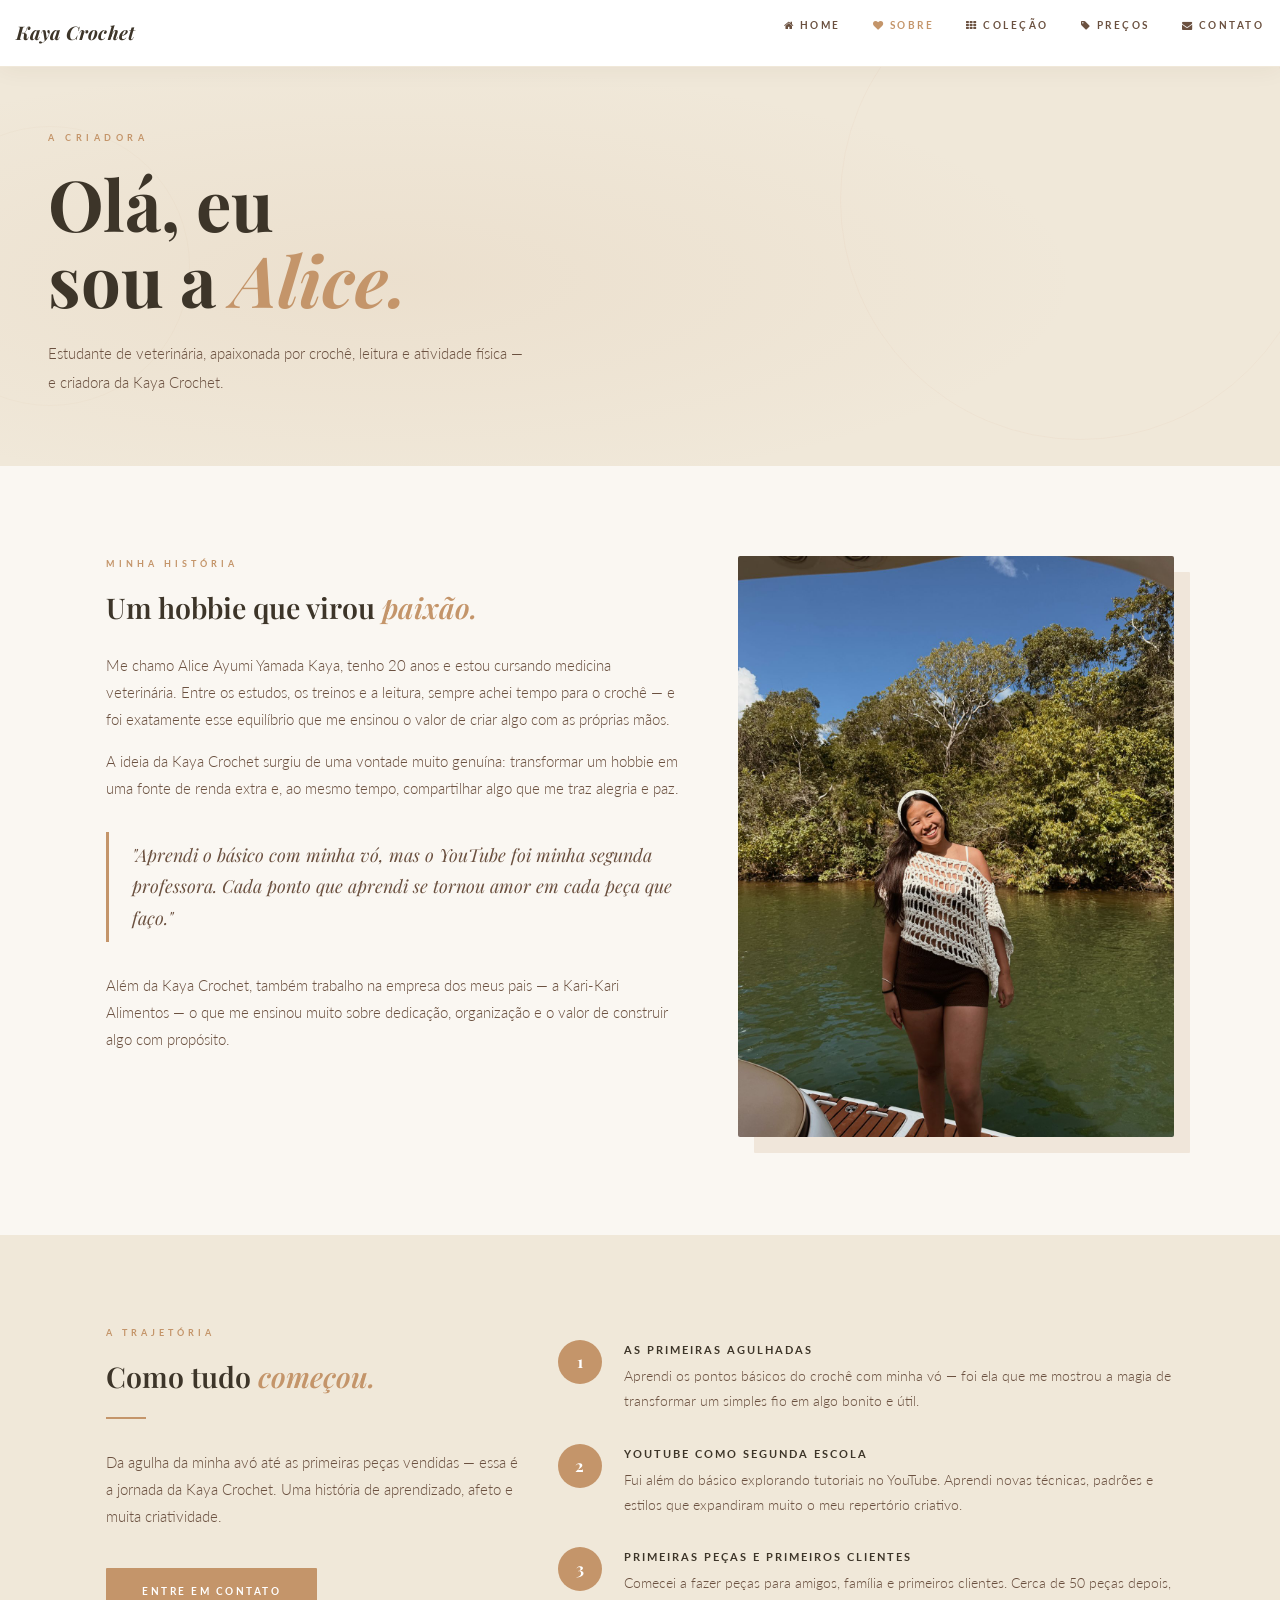
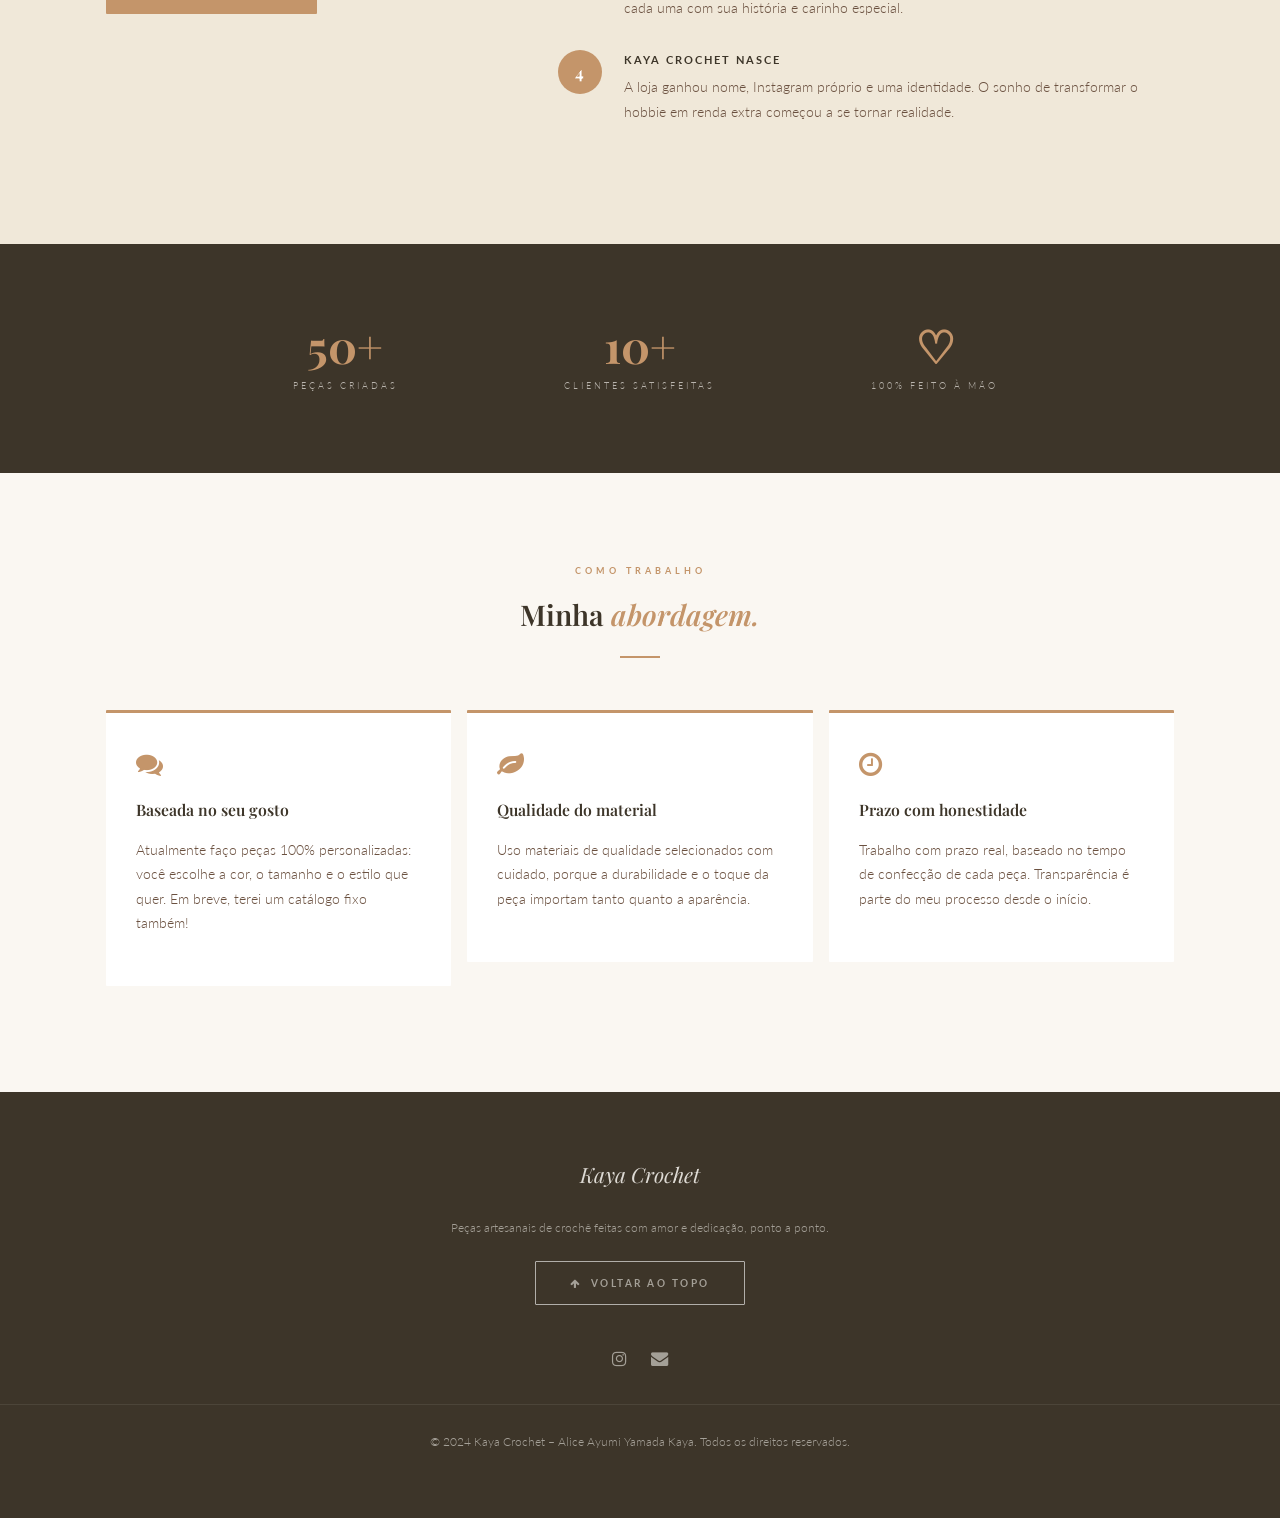
==== pag2.html @ 2d996c68 "Add files via upload" ====
<!DOCTYPE html>
<html lang="pt-BR">
<head>
  <title>Kaya Crochet – Sobre</title>
  <meta charset="UTF-8">
  <meta name="viewport" content="width=device-width, initial-scale=1">
  <link rel="stylesheet" href="https://cdnjs.cloudflare.com/ajax/libs/font-awesome/4.7.0/css/font-awesome.min.css">
  <link href="https://fonts.googleapis.com/css2?family=Playfair+Display:ital,wght@0,400;0,600;0,700;1,400;1,600&family=Lato:wght@300;400;700&display=swap" rel="stylesheet">
  <link rel="stylesheet" href="style2.css">
  <link rel="stylesheet" href="kaya-style.css">
  <style>
    .w3-bar .w3-button { padding: 16px; }
  </style>
</head>
<body>

<!-- NAVBAR -->
<div class="w3-top">
  <div class="w3-bar" id="myNavbar">
    <a href="index.html" class="w3-bar-item w3-button w3-wide logo-text">Kaya Crochet</a>
    <div class="w3-right w3-hide-small">
      <a href="index.html" class="w3-bar-item w3-button nav-link"><i class="fa fa-home"></i> Home</a>
      <a href="pag2.html" class="w3-bar-item w3-button nav-link active"><i class="fa fa-heart"></i> Sobre</a>
      <a href="pag3.html" class="w3-bar-item w3-button nav-link"><i class="fa fa-th"></i> Coleção</a>
      <a href="pag4.html" class="w3-bar-item w3-button nav-link"><i class="fa fa-tag"></i> Preços</a>
      <a href="pag5.html" class="w3-bar-item w3-button nav-link"><i class="fa fa-envelope"></i> Contato</a>
    </div>
    <a href="javascript:void(0)" class="w3-bar-item w3-button w3-right w3-hide-large w3-hide-medium" onclick="w3_open()" style="color:#3D3529;">
      <i class="fa fa-bars"></i>
    </a>
  </div>
</div>

<!-- SIDEBAR (mobile) -->
<nav class="w3-sidebar w3-bar-block w3-card w3-animate-left w3-hide-medium w3-hide-large" style="display:none" id="mySidebar">
  <a href="javascript:void(0)" onclick="w3_close()" class="w3-bar-item w3-button w3-large w3-padding-16" style="color:rgba(250,247,242,0.55);">Fechar ×</a>
  <a href="index.html" onclick="w3_close()" class="w3-bar-item w3-button"><i class="fa fa-home"></i> Home</a>
  <a href="pag2.html" onclick="w3_close()" class="w3-bar-item w3-button"><i class="fa fa-heart"></i> Sobre</a>
  <a href="pag3.html" onclick="w3_close()" class="w3-bar-item w3-button"><i class="fa fa-th"></i> Coleção</a>
  <a href="pag4.html" onclick="w3_close()" class="w3-bar-item w3-button"><i class="fa fa-tag"></i> Preços</a>
  <a href="pag5.html" onclick="w3_close()" class="w3-bar-item w3-button"><i class="fa fa-envelope"></i> Contato</a>
</nav>

<!-- PAGE HEADER -->
<div class="page-header" id="sobre">
  <div class="hero-ring hero-ring-2" style="opacity:0.5;"></div>
  <div class="hero-ring hero-ring-3" style="opacity:0.4;"></div>
  <div style="position:relative; z-index:1; max-width:600px;">
    <span class="eyebrow fade-up">A Criadora</span>
    <h1 class="hero-title fade-up delay-1" style="font-size:clamp(2.5rem,4.5vw,3.8rem);">
      Olá, eu<br>sou a <em>Alice.</em>
    </h1>
    <p class="hero-subtitle fade-up delay-2" style="margin-bottom:0;">
      Estudante de veterinária, apaixonada por crochê, leitura e atividade física — e criadora da Kaya Crochet.
    </p>
  </div>
</div>

<!-- SOBRE A ALICE -->
<div class="w3-container" style="padding:90px 48px; background-color:#FAF7F2;">
  <div style="max-width:1100px; margin:0 auto;">
    <div class="w3-row-padding" style="align-items:center;">

      <!-- Texto -->
      <div class="w3-col m7" style="padding-right:3rem;">
        <span class="section-label">Minha história</span>
        <h2 style="font-size:1.9rem; margin-top:0.25rem; margin-bottom:1.25rem;">
          Um hobbie que virou <em style="color:#C4956A; font-style:italic;">paixão.</em>
        </h2>
        <p>
          Me chamo Alice Ayumi Yamada Kaya, tenho 20 anos e estou cursando medicina veterinária. Entre os estudos, os treinos e a leitura, sempre achei tempo para o crochê — e foi exatamente esse equilíbrio que me ensinou o valor de criar algo com as próprias mãos.
        </p>
        <p>
          A ideia da Kaya Crochet surgiu de uma vontade muito genuína: transformar um hobbie em uma fonte de renda extra e, ao mesmo tempo, compartilhar algo que me traz alegria e paz.
        </p>

        <blockquote class="kaya-quote">
          "Aprendi o básico com minha vó, mas o YouTube foi minha segunda professora. Cada ponto que aprendi se tornou amor em cada peça que faço."
        </blockquote>

        <p>
          Além da Kaya Crochet, também trabalho na empresa dos meus pais — a Kari-Kari Alimentos — o que me ensinou muito sobre dedicação, organização e o valor de construir algo com propósito.
        </p>
      </div>

      <!-- Foto -->
      <div class="w3-col m5">
        <div class="photo-frame">
          <img src="img3.jpg" alt="Alice Ayumi - Kaya Crochet" style="border-radius:2px;">
        </div>
      </div>

    </div>
  </div>
</div>

<!-- COMO COMEÇOU -->
<div class="w3-container" style="padding:90px 48px; background-color:#F0E8D9;">
  <div style="max-width:1100px; margin:0 auto;">
    <div class="w3-row-padding">

      <div class="w3-col m5" style="padding-right:2rem;">
        <span class="section-label">A trajetória</span>
        <h2 style="font-size:1.9rem; margin-top:0.25rem;">
          Como tudo <em style="color:#C4956A; font-style:italic;">começou.</em>
        </h2>
        <span class="divider" style="margin-bottom:2rem;"></span>
        <p>
          Da agulha da minha avó até as primeiras peças vendidas — essa é a jornada da Kaya Crochet. Uma história de aprendizado, afeto e muita criatividade.
        </p>
        <a href="pag5.html" class="btn-primary" style="margin-top:1.5rem;">Entre em Contato</a>
      </div>

      <div class="w3-col m7" style="padding-top:1rem;">
        <div class="story-step">
          <div class="step-num">1</div>
          <div class="step-content">
            <h4>As primeiras agulhadas</h4>
            <p>Aprendi os pontos básicos do crochê com minha vó — foi ela que me mostrou a magia de transformar um simples fio em algo bonito e útil.</p>
          </div>
        </div>

        <div class="story-step">
          <div class="step-num">2</div>
          <div class="step-content">
            <h4>YouTube como segunda escola</h4>
            <p>Fui além do básico explorando tutoriais no YouTube. Aprendi novas técnicas, padrões e estilos que expandiram muito o meu repertório criativo.</p>
          </div>
        </div>

        <div class="story-step">
          <div class="step-num">3</div>
          <div class="step-content">
            <h4>Primeiras peças e primeiros clientes</h4>
            <p>Comecei a fazer peças para amigos, família e primeiros clientes. Cerca de 50 peças depois, cada uma com sua história e carinho especial.</p>
          </div>
        </div>

        <div class="story-step">
          <div class="step-num">4</div>
          <div class="step-content">
            <h4>Kaya Crochet nasce</h4>
            <p>A loja ganhou nome, Instagram próprio e uma identidade. O sonho de transformar o hobbie em renda extra começou a se tornar realidade.</p>
          </div>
        </div>
      </div>

    </div>
  </div>
</div>

<!-- STATS -->
<div class="stats-bar w3-center w3-padding-64">
  <div class="w3-row-padding" style="max-width:900px; margin:0 auto;">
    <div class="w3-third" style="padding:1rem;">
      <span class="stat-num">50+</span>
      <span class="stat-label">Peças Criadas</span>
    </div>
    <div class="w3-third" style="padding:1rem;">
      <span class="stat-num">10+</span>
      <span class="stat-label">Clientes Satisfeitas</span>
    </div>
    <div class="w3-third" style="padding:1rem;">
      <span class="stat-num">♡</span>
      <span class="stat-label">100% Feito à Mão</span>
    </div>
  </div>
</div>

<!-- VALORES -->
<div class="w3-container" style="padding:90px 48px; background-color:#FAF7F2;">
  <div style="max-width:1100px; margin:0 auto;">
    <div class="w3-center" style="margin-bottom:3.5rem;">
      <span class="section-label">Como trabalho</span>
      <h2 style="font-size:1.9rem; margin-top:0.25rem;">
        Minha <em style="color:#C4956A; font-style:italic;">abordagem.</em>
      </h2>
      <span class="divider center"></span>
    </div>

    <div class="w3-row-padding">
      <div class="w3-third w3-margin-bottom">
        <div class="feature-card">
          <i class="fa fa-comments feature-icon"></i>
          <h4>Baseada no seu gosto</h4>
          <p>Atualmente faço peças 100% personalizadas: você escolhe a cor, o tamanho e o estilo que quer. Em breve, terei um catálogo fixo também!</p>
        </div>
      </div>
      <div class="w3-third w3-margin-bottom">
        <div class="feature-card">
          <i class="fa fa-leaf feature-icon"></i>
          <h4>Qualidade do material</h4>
          <p>Uso materiais de qualidade selecionados com cuidado, porque a durabilidade e o toque da peça importam tanto quanto a aparência.</p>
        </div>
      </div>
      <div class="w3-third w3-margin-bottom">
        <div class="feature-card">
          <i class="fa fa-clock-o feature-icon"></i>
          <h4>Prazo com honestidade</h4>
          <p>Trabalho com prazo real, baseado no tempo de confecção de cada peça. Transparência é parte do meu processo desde o início.</p>
        </div>
      </div>
    </div>
  </div>
</div>

<!-- FOOTER -->
<footer class="w3-padding-64 w3-center kaya-footer">
  <div style="margin-bottom:1.5rem;">
    <span style="font-family:'Playfair Display',serif; font-style:italic; font-size:1.4rem; color:#FAF7F2; opacity:0.85;">Kaya Crochet</span>
  </div>
  <p style="font-size:0.8rem; max-width:380px; margin:0 auto 1.5rem;">
    Peças artesanais de crochê feitas com amor e dedicação, ponto a ponto.
  </p>
  <a href="#sobre" class="btn-outline-white" style="margin-left:0; margin-bottom:1.5rem; display:inline-block;">
    <i class="fa fa-arrow-up"></i>&nbsp; Voltar ao topo
  </a>
  <div class="social-icons" style="display:block; margin-top:1rem;">
    <a href="https://www.instagram.com/kayacrochet_?igsh=MXducTBsNWoxOHhrNQ==" target="_blank" class="social-icon"><i class="fa fa-instagram"></i></a>
    <a href="pag5.html" class="social-icon"><i class="fa fa-envelope"></i></a>
  </div>
  <div style="border-top:1px solid rgba(250,247,242,0.08); margin-top:2rem; padding-top:1.5rem;">
    <small>© 2024 Kaya Crochet – Alice Ayumi Yamada Kaya. Todos os direitos reservados.</small>
  </div>
</footer>

<script>
var mySidebar = document.getElementById("mySidebar");
function w3_open() {
  mySidebar.style.display = mySidebar.style.display === 'block' ? 'none' : 'block';
}
function w3_close() {
  mySidebar.style.display = "none";
}
</script>
</body>
</html>
---- style2.css ----
/* W3.CSS 5.01 March 11 2026 by Jan Egil and Borge Refsnes */
html{box-sizing:border-box}*,*:before,*:after{box-sizing:inherit}
/* Extract from normalize.css by Nicolas Gallagher and Jonathan Neal git.io/normalize */
html{-ms-text-size-adjust:100%;-webkit-text-size-adjust:100%}body{margin:0}
article,aside,details,figcaption,figure,footer,header,main,menu,nav,section{display:block}summary{display:list-item}
audio,canvas,progress,video{display:inline-block}progress{vertical-align:baseline}
audio:not([controls]){display:none;height:0}[hidden],template{display:none}
a{background-color:transparent}a:active,a:hover{outline-width:0}
abbr[title]{border-bottom:none;text-decoration:underline;text-decoration:underline dotted}
b,strong{font-weight:bolder}dfn{font-style:italic}mark{background:#ff0;color:#000}
small{font-size:80%}sub,sup{font-size:75%;line-height:0;position:relative;vertical-align:baseline}
sub{bottom:-0.25em}sup{top:-0.5em}figure{margin:1em 40px}img{border-style:none}
code,kbd,pre,samp{font-family:monospace,monospace;font-size:1em}hr{box-sizing:content-box;height:0;overflow:visible}
button,input,select,textarea,optgroup{font:inherit;margin:0}optgroup{font-weight:bold}
button,input{overflow:visible}button,select{text-transform:none}
button,[type=button],[type=reset],[type=submit]{appearance:button;-webkit-appearance:button;-moz-appearance:button}
button::-moz-focus-inner,[type=button]::-moz-focus-inner,[type=reset]::-moz-focus-inner,[type=submit]::-moz-focus-inner{border-style:none;padding:0}
button:-moz-focusring,[type=button]:-moz-focusring,[type=reset]:-moz-focusring,[type=submit]:-moz-focusring{outline:1px dotted ButtonText}
fieldset{border:1px solid #c0c0c0;margin:0 2px;padding:.35em .625em .75em}
legend{color:inherit;display:table;max-width:100%;padding:0;white-space:normal}textarea{overflow:auto}
[type=checkbox],[type=radio]{padding:0}
[type=number]::-webkit-inner-spin-button,[type=number]::-webkit-outer-spin-button{height:auto}
[type=search]{appearance:textfield;-webkit-appearance:textfield;outline-offset:-2px}
[type=search]::-webkit-search-decoration{appearance:none;-webkit-appearance:none}
::-webkit-file-upload-button{appearance:button;-webkit-appearance:button;font:inherit}
/* End extract */
html,body{font-family:Verdana,sans-serif;font-size:15px;line-height:1.5}html{overflow-x:hidden}
h1{font-size:36px}h2{font-size:30px}h3{font-size:24px}h4{font-size:20px}h5{font-size:18px}h6{font-size:16px}
.w3-serif{font-family:serif}.w3-sans-serif{font-family:sans-serif}.w3-cursive{font-family:cursive}.w3-monospace{font-family:monospace}
h1,h2,h3,h4,h5,h6{font-family:"Segoe UI",Arial,sans-serif;font-weight:400;margin:10px 0}.w3-wide{letter-spacing:4px}
hr{border:0;border-top:1px solid #eee;margin:20px 0}
.w3-image{max-width:100%;height:auto}img{vertical-align:middle}a{color:inherit}
.w3-table,.w3-table-all{border-collapse:collapse;border-spacing:0;width:100%;display:table}.w3-table-all{border:1px solid #ccc}
.w3-bordered tr,.w3-table-all tr{border-bottom:1px solid #ddd}.w3-striped tbody tr:nth-child(even){background-color:#f1f1f1}
.w3-table-all tr:nth-child(odd){background-color:#fff}.w3-table-all tr:nth-child(even){background-color:#f1f1f1}
.w3-hoverable tbody tr:hover,.w3-ul.w3-hoverable li:hover{background-color:#ccc}.w3-centered tr th,.w3-centered tr td{text-align:center}
.w3-table td,.w3-table th,.w3-table-all td,.w3-table-all th{padding:8px 8px;display:table-cell;text-align:left;vertical-align:top}
.w3-table th:first-child,.w3-table td:first-child,.w3-table-all th:first-child,.w3-table-all td:first-child{padding-left:16px}
.w3-btn,.w3-button{border:none;display:inline-block;padding:8px 16px;vertical-align:middle;overflow:hidden;text-decoration:none;color:inherit;background-color:inherit;text-align:center;cursor:pointer;white-space:nowrap}
.w3-btn:hover{box-shadow:0 8px 16px 0 rgba(0,0,0,0.2),0 6px 20px 0 rgba(0,0,0,0.19)}
.w3-btn,.w3-button{-webkit-touch-callout:none;-webkit-user-select:none;-khtml-user-select:none;-moz-user-select:none;-ms-user-select:none;user-select:none}   
.w3-disabled,.w3-btn:disabled,.w3-button:disabled{cursor:not-allowed;opacity:0.3}.w3-disabled *,:disabled *{pointer-events:none}
.w3-btn.w3-disabled:hover,.w3-btn:disabled:hover{box-shadow:none}
.w3-badge,.w3-tag{background-color:#000;color:#fff;display:inline-block;padding-left:8px;padding-right:8px;text-align:center}.w3-badge{border-radius:50%}
.w3-ul{list-style-type:none;padding:0;margin:0}.w3-ul li{padding:8px 16px;border-bottom:1px solid #ddd}.w3-ul li:last-child{border-bottom:none}
.w3-tooltip,.w3-display-container{position:relative}.w3-tooltip .w3-text{display:none}.w3-tooltip:hover .w3-text{display:inline-block}
.w3-ripple:active{opacity:0.5}.w3-ripple{transition:opacity 0s}
.w3-input{padding:8px;display:block;border:none;border-bottom:1px solid #ccc;width:100%}
.w3-select{padding:9px 0;width:100%;border:none;border-bottom:1px solid #ccc}
.w3-dropdown-click,.w3-dropdown-hover{position:relative;display:inline-block;cursor:pointer}
.w3-dropdown-hover:hover .w3-dropdown-content{display:block}
.w3-dropdown-hover:first-child,.w3-dropdown-click:hover{background-color:#ccc;color:#000}
.w3-dropdown-hover:hover > .w3-button:first-child,.w3-dropdown-click:hover > .w3-button:first-child{background-color:#ccc;color:#000}
.w3-dropdown-content{cursor:auto;color:#000;background-color:#fff;display:none;position:absolute;min-width:160px;margin:0;padding:0;z-index:1}
.w3-check,.w3-radio{width:24px;height:24px;position:relative;top:6px}
.w3-sidebar{height:100%;width:200px;background-color:#fff;position:fixed!important;z-index:1;overflow:auto}
.w3-bar-block .w3-dropdown-hover,.w3-bar-block .w3-dropdown-click{width:100%}
.w3-bar-block .w3-dropdown-hover .w3-dropdown-content,.w3-bar-block .w3-dropdown-click .w3-dropdown-content{min-width:100%}
.w3-bar-block .w3-dropdown-hover .w3-button,.w3-bar-block .w3-dropdown-click .w3-button{width:100%;text-align:left;padding:8px 16px}
.w3-main,#main{transition:margin-left .4s}
.w3-modal{z-index:3;display:none;padding-top:100px;position:fixed;left:0;top:0;width:100%;height:100%;overflow:auto;background-color:rgb(0,0,0);background-color:rgba(0,0,0,0.4)}
.w3-modal-content{margin:auto;background-color:#fff;position:relative;padding:0;outline:0;width:600px}
.w3-bar{width:100%;overflow:hidden}.w3-center .w3-bar{display:inline-block;width:auto}
.w3-bar .w3-bar-item{padding:8px 16px;float:left;width:auto;border:none;display:block;outline:0}
.w3-bar .w3-dropdown-hover,.w3-bar .w3-dropdown-click{position:static;float:left}
.w3-bar .w3-button{white-space:normal}
.w3-bar-block .w3-bar-item{width:100%;display:block;padding:8px 16px;text-align:left;border:none;white-space:normal;float:none;outline:0}
.w3-bar-block.w3-center .w3-bar-item{text-align:center}.w3-block{display:block;width:100%}
.w3-responsive{display:block;overflow-x:auto}
.w3-container:after,.w3-container:before,.w3-panel:after,.w3-panel:before,.w3-row:after,.w3-row:before,.w3-row-padding:after,.w3-row-padding:before,
.w3-cell-row:before,.w3-cell-row:after,.w3-clear:after,.w3-clear:before,.w3-bar:before,.w3-bar:after{content:"";display:table;clear:both}
.w3-col,.w3-half,.w3-third,.w3-twothird,.w3-threequarter,.w3-quarter{float:left;width:100%}
.w3-col.s1{width:8.33333%}.w3-col.s2{width:16.66666%}.w3-col.s3{width:24.99999%}.w3-col.s4{width:33.33333%}
.w3-col.s5{width:41.66666%}.w3-col.s6{width:49.99999%}.w3-col.s7{width:58.33333%}.w3-col.s8{width:66.66666%}
.w3-col.s9{width:74.99999%}.w3-col.s10{width:83.33333%}.w3-col.s11{width:91.66666%}.w3-col.s12{width:99.99999%}
@media (min-width:601px){.w3-col.m1{width:8.33333%}.w3-col.m2{width:16.66666%}.w3-col.m3,.w3-quarter{width:24.99999%}.w3-col.m4,.w3-third{width:33.33333%}
.w3-col.m5{width:41.66666%}.w3-col.m6,.w3-half{width:49.99999%}.w3-col.m7{width:58.33333%}.w3-col.m8,.w3-twothird{width:66.66666%}
.w3-col.m9,.w3-threequarter{width:74.99999%}.w3-col.m10{width:83.33333%}.w3-col.m11{width:91.66666%}.w3-col.m12{width:99.99999%}}
@media (min-width:993px){.w3-col.l1{width:8.33333%}.w3-col.l2{width:16.66666%}.w3-col.l3{width:24.99999%}.w3-col.l4{width:33.33333%}
.w3-col.l5{width:41.66666%}.w3-col.l6{width:49.99999%}.w3-col.l7{width:58.33333%}.w3-col.l8{width:66.66666%}
.w3-col.l9{width:74.99999%}.w3-col.l10{width:83.33333%}.w3-col.l11{width:91.66666%}.w3-col.l12{width:99.99999%}}
.w3-rest{overflow:hidden}.w3-stretch{margin-left:-16px;margin-right:-16px}
.w3-content,.w3-auto{margin-left:auto;margin-right:auto}.w3-content{max-width:980px}.w3-auto{max-width:1140px}
.w3-cell-row{display:table;width:100%}.w3-cell{display:table-cell}
.w3-cell-top{vertical-align:top}.w3-cell-middle{vertical-align:middle}.w3-cell-bottom{vertical-align:bottom}
.w3-hide{display:none!important}.w3-show-block,.w3-show{display:block!important}.w3-show-inline-block{display:inline-block!important}
@media (max-width:1205px){.w3-auto{max-width:95%}}
@media (max-width:600px){.w3-modal-content{margin:0 10px;width:auto!important}.w3-modal{padding-top:30px}
.w3-dropdown-hover.w3-mobile .w3-dropdown-content,.w3-dropdown-click.w3-mobile .w3-dropdown-content{position:relative}	
.w3-hide-small{display:none!important}.w3-mobile{display:block;width:100%!important}.w3-bar-item.w3-mobile,.w3-dropdown-hover.w3-mobile,.w3-dropdown-click.w3-mobile{text-align:center}
.w3-dropdown-hover.w3-mobile,.w3-dropdown-hover.w3-mobile .w3-btn,.w3-dropdown-hover.w3-mobile .w3-button,.w3-dropdown-click.w3-mobile,.w3-dropdown-click.w3-mobile .w3-btn,.w3-dropdown-click.w3-mobile .w3-button{width:100%}}
@media (max-width:768px){.w3-modal-content{width:500px}.w3-modal{padding-top:50px}}
@media (min-width:993px){.w3-modal-content{width:900px}.w3-hide-large{display:none!important}.w3-sidebar.w3-collapse{display:block!important}}
@media (max-width:992px) and (min-width:601px){.w3-hide-medium{display:none!important}}
@media (max-width:992px){.w3-sidebar.w3-collapse{display:none}.w3-main{margin-left:0!important;margin-right:0!important}.w3-auto{max-width:100%}}
.w3-top,.w3-bottom{position:fixed;width:100%;z-index:1}.w3-top{top:0}.w3-bottom{bottom:0}
.w3-overlay{position:fixed;display:none;width:100%;height:100%;top:0;left:0;right:0;bottom:0;background-color:rgba(0,0,0,0.5);z-index:2}
.w3-display-topleft{position:absolute;left:0;top:0}.w3-display-topright{position:absolute;right:0;top:0}
.w3-display-bottomleft{position:absolute;left:0;bottom:0}.w3-display-bottomright{position:absolute;right:0;bottom:0}
.w3-display-middle{position:absolute;top:50%;left:50%;transform:translate(-50%,-50%);-ms-transform:translate(-50%,-50%)}
.w3-display-left{position:absolute;top:50%;left:0%;transform:translate(0%,-50%);-ms-transform:translate(-0%,-50%)}
.w3-display-right{position:absolute;top:50%;right:0%;transform:translate(0%,-50%);-ms-transform:translate(0%,-50%)}
.w3-display-topmiddle{position:absolute;left:50%;top:0;transform:translate(-50%,0%);-ms-transform:translate(-50%,0%)}
.w3-display-bottommiddle{position:absolute;left:50%;bottom:0;transform:translate(-50%,0%);-ms-transform:translate(-50%,0%)}
.w3-display-container:hover .w3-display-hover{display:block}.w3-display-container:hover span.w3-display-hover{display:inline-block}.w3-display-hover{display:none}
.w3-display-position{position:absolute}
.w3-circle{border-radius:50%}
.w3-round-small{border-radius:2px}.w3-round,.w3-round-medium{border-radius:4px}.w3-round-large{border-radius:8px}.w3-round-xlarge{border-radius:16px}.w3-round-xxlarge{border-radius:32px}
.w3-row-padding,.w3-row-padding>.w3-half,.w3-row-padding>.w3-third,.w3-row-padding>.w3-twothird,.w3-row-padding>.w3-threequarter,.w3-row-padding>.w3-quarter,.w3-row-padding>.w3-col{padding:0 8px}
.w3-container,.w3-panel{padding:0.01em 16px}.w3-panel{margin-top:16px;margin-bottom:16px}
.w3-grid{display:grid}.w3-grid-padding{display:grid;gap:16px}.w3-flex{display:flex}
.w3-text-center{text-align:center}.w3-text-bold,.w3-bold{font-weight:bold}.w3-text-italic,.w3-italic{font-style:italic}
.w3-code,.w3-codespan{font-family:Consolas,"courier new";font-size:16px}
.w3-code{width:auto;background-color:#fff;padding:8px 12px;border-left:4px solid #4CAF50;word-wrap:break-word}
.w3-codespan{color:crimson;background-color:#f1f1f1;padding-left:4px;padding-right:4px;font-size:110%}
.w3-card,.w3-card-2{box-shadow:0 2px 5px 0 rgba(0,0,0,0.16),0 2px 10px 0 rgba(0,0,0,0.12)}
.w3-card-4,.w3-hover-shadow:hover{box-shadow:0 4px 10px 0 rgba(0,0,0,0.2),0 4px 20px 0 rgba(0,0,0,0.19)}
.w3-spin{animation:w3-spin 2s infinite linear}@keyframes w3-spin{0%{transform:rotate(0deg)}100%{transform:rotate(359deg)}}
.w3-animate-fading{animation:fading 10s infinite}@keyframes fading{0%{opacity:0}50%{opacity:1}100%{opacity:0}}
.w3-animate-opacity{animation:opac 0.8s}@keyframes opac{from{opacity:0} to{opacity:1}}
.w3-animate-top{position:relative;animation:animatetop 0.4s}@keyframes animatetop{from{top:-300px;opacity:0} to{top:0;opacity:1}}
.w3-animate-left{position:relative;animation:animateleft 0.4s}@keyframes animateleft{from{left:-300px;opacity:0} to{left:0;opacity:1}}
.w3-animate-right{position:relative;animation:animateright 0.4s}@keyframes animateright{from{right:-300px;opacity:0} to{right:0;opacity:1}}
.w3-animate-bottom{position:relative;animation:animatebottom 0.4s}@keyframes animatebottom{from{bottom:-300px;opacity:0} to{bottom:0;opacity:1}}
.w3-animate-zoom {animation:animatezoom 0.6s}@keyframes animatezoom{from{transform:scale(0)} to{transform:scale(1)}}
.w3-animate-input{transition:width 0.4s ease-in-out}.w3-animate-input:focus{width:100%!important}
.w3-opacity,.w3-hover-opacity:hover{opacity:0.60}.w3-opacity-off,.w3-hover-opacity-off:hover{opacity:1}
.w3-opacity-max{opacity:0.25}.w3-opacity-min{opacity:0.75}
.w3-greyscale-max,.w3-grayscale-max,.w3-hover-greyscale:hover,.w3-hover-grayscale:hover{filter:grayscale(100%)}
.w3-greyscale,.w3-grayscale{filter:grayscale(75%)}.w3-greyscale-min,.w3-grayscale-min{filter:grayscale(50%)}
.w3-sepia{filter:sepia(75%)}.w3-sepia-max,.w3-hover-sepia:hover{filter:sepia(100%)}.w3-sepia-min{filter:sepia(50%)}
.w3-tiny{font-size:10px!important}.w3-small{font-size:12px!important}.w3-medium{font-size:15px!important}.w3-large{font-size:18px!important}
.w3-xlarge{font-size:24px!important}.w3-xxlarge{font-size:36px!important}.w3-xxxlarge{font-size:48px!important}.w3-jumbo{font-size:64px!important}
.w3-left-align{text-align:left!important}.w3-right-align{text-align:right!important}.w3-justify{text-align:justify!important}.w3-center{text-align:center!important}
.w3-border-0{border:0!important}.w3-border{border:1px solid #ccc!important}
.w3-border-top{border-top:1px solid #ccc!important}.w3-border-bottom{border-bottom:1px solid #ccc!important}
.w3-border-left{border-left:1px solid #ccc!important}.w3-border-right{border-right:1px solid #ccc!important}
.w3-topbar{border-top:6px solid #ccc!important}.w3-bottombar{border-bottom:6px solid #ccc!important}
.w3-leftbar{border-left:6px solid #ccc!important}.w3-rightbar{border-right:6px solid #ccc!important}
.w3-section,.w3-code{margin-top:16px!important;margin-bottom:16px!important}
.w3-margin{margin:16px!important}.w3-margin-top{margin-top:16px!important}.w3-margin-bottom{margin-bottom:16px!important}
.w3-margin-left{margin-left:16px!important}.w3-margin-right{margin-right:16px!important}
.w3-padding-small{padding:4px 8px!important}.w3-padding{padding:8px 16px!important}.w3-padding-large{padding:12px 24px!important}
.w3-padding-16{padding-top:16px!important;padding-bottom:16px!important}.w3-padding-24{padding-top:24px!important;padding-bottom:24px!important}
.w3-padding-32{padding-top:32px!important;padding-bottom:32px!important}.w3-padding-48{padding-top:48px!important;padding-bottom:48px!important}
.w3-padding-64{padding-top:64px!important;padding-bottom:64px!important}
.w3-padding-top-64{padding-top:64px!important}.w3-padding-top-48{padding-top:48px!important}
.w3-padding-top-32{padding-top:32px!important}.w3-padding-top-24{padding-top:24px!important}
.w3-left{float:left!important}.w3-right{float:right!important}
.w3-button:hover{color:#000!important;background-color:#ccc!important}
.w3-transparent,.w3-hover-none:hover{background-color:transparent!important}
.w3-hover-none:hover{box-shadow:none!important}
.w3-rtl{direction:rtl}.w3-ltr{direction:ltr}
/* Colors */
.w3-amber,.w3-hover-amber:hover{color:#000!important;background-color:#ffc107!important}
.w3-aqua,.w3-hover-aqua:hover{color:#000!important;background-color:#00ffff!important}
.w3-blue,.w3-hover-blue:hover{color:#fff!important;background-color:#2196F3!important}
.w3-light-blue,.w3-hover-light-blue:hover{color:#000!important;background-color:#87CEEB!important}
.w3-brown,.w3-hover-brown:hover{color:#fff!important;background-color:#795548!important}
.w3-cyan,.w3-hover-cyan:hover{color:#000!important;background-color:#00bcd4!important}
.w3-blue-grey,.w3-hover-blue-grey:hover,.w3-blue-gray,.w3-hover-blue-gray:hover{color:#fff!important;background-color:#607d8b!important}
.w3-green,.w3-hover-green:hover{color:#fff!important;background-color:#4CAF50!important}
.w3-light-green,.w3-hover-light-green:hover{color:#000!important;background-color:#8bc34a!important}
.w3-indigo,.w3-hover-indigo:hover{color:#fff!important;background-color:#3f51b5!important}
.w3-khaki,.w3-hover-khaki:hover{color:#000!important;background-color:#f0e68c!important}
.w3-lime,.w3-hover-lime:hover{color:#000!important;background-color:#cddc39!important}
.w3-orange,.w3-hover-orange:hover{color:#000!important;background-color:#ff9800!important}
.w3-deep-orange,.w3-hover-deep-orange:hover{color:#fff!important;background-color:#ff5722!important}
.w3-pink,.w3-hover-pink:hover{color:#fff!important;background-color:#e91e63!important}
.w3-purple,.w3-hover-purple:hover{color:#fff!important;background-color:#9c27b0!important}
.w3-deep-purple,.w3-hover-deep-purple:hover{color:#fff!important;background-color:#673ab7!important}
.w3-red,.w3-hover-red:hover{color:#fff!important;background-color:#f44336!important}
.w3-sand,.w3-hover-sand:hover{color:#000!important;background-color:#fdf5e6!important}
.w3-teal,.w3-hover-teal:hover{color:#fff!important;background-color:#009688!important}
.w3-yellow,.w3-hover-yellow:hover{color:#000!important;background-color:#ffeb3b!important}
.w3-white,.w3-hover-white:hover{color:#000!important;background-color:#fff!important}
.w3-black,.w3-hover-black:hover{color:#fff!important;background-color:#000!important}
.w3-grey,.w3-hover-grey:hover,.w3-gray,.w3-hover-gray:hover{color:#000!important;background-color:#9e9e9e!important}
.w3-light-grey,.w3-hover-light-grey:hover,.w3-light-gray,.w3-hover-light-gray:hover{color:#000!important;background-color:#f1f1f1!important}
.w3-dark-grey,.w3-hover-dark-grey:hover,.w3-dark-gray,.w3-hover-dark-gray:hover{color:#fff!important;background-color:#616161!important}
.w3-asphalt,.w3-hover-asphalt:hover{color:#fff!important;background-color:#343a40!important}
.w3-crimson,.w3-hover-crimson:hover{color:#fff!important;background-color:#a20025!important}
.w3-cobalt,.w3-hover-cobalt:hover{color:#fff!important;background-color:#0050ef!important}
.w3-emerald,.w3-hover-emerald:hover{color:#fff!important;background-color:#008a00!important}
.w3-olive,.w3-hover-olive:hover{color:#fff!important;background-color:#6d8764!important}
.w3-paper,.w3-hover-paper:hover{color:#000!important;background-color:#f8f9fa!important}
.w3-sienna,.w3-hover-sienna:hover{color:#fff!important;background-color:#a0522d!important}
.w3-taupe,.w3-hover-taupe:hover{color:#fff!important;background-color:#87794e!important}
.w3-danger{color:#fff!important;background-color:#dd0000!important}
.w3-note{color:#000!important;background-color:#fff599!important}
.w3-info{color:#fff!important;background-color:#0a6fc2!important}
.w3-warning{color:#000!important;background-color:#ffb305!important}
.w3-success{color:#fff!important;background-color:#008a00!important}
.w3-pale-red,.w3-hover-pale-red:hover{color:#000!important;background-color:#ffdddd!important}
.w3-pale-green,.w3-hover-pale-green:hover{color:#000!important;background-color:#ddffdd!important}
.w3-pale-yellow,.w3-hover-pale-yellow:hover{color:#000!important;background-color:#ffffcc!important}
.w3-pale-blue,.w3-hover-pale-blue:hover{color:#000!important;background-color:#ddffff!important}
.w3-text-amber,.w3-hover-text-amber:hover{color:#ffc107!important}
.w3-text-aqua,.w3-hover-text-aqua:hover{color:#00ffff!important}
.w3-text-blue,.w3-hover-text-blue:hover{color:#2196F3!important}
.w3-text-light-blue,.w3-hover-text-light-blue:hover{color:#87CEEB!important}
.w3-text-brown,.w3-hover-text-brown:hover{color:#795548!important}
.w3-text-cyan,.w3-hover-text-cyan:hover{color:#00bcd4!important}
.w3-text-blue-grey,.w3-hover-text-blue-grey:hover,.w3-text-blue-gray,.w3-hover-text-blue-gray:hover{color:#607d8b!important}
.w3-text-green,.w3-hover-text-green:hover{color:#4CAF50!important}
.w3-text-light-green,.w3-hover-text-light-green:hover{color:#8bc34a!important}
.w3-text-indigo,.w3-hover-text-indigo:hover{color:#3f51b5!important}
.w3-text-khaki,.w3-hover-text-khaki:hover{color:#b4aa50!important}
.w3-text-lime,.w3-hover-text-lime:hover{color:#cddc39!important}
.w3-text-orange,.w3-hover-text-orange:hover{color:#ff9800!important}
.w3-text-deep-orange,.w3-hover-text-deep-orange:hover{color:#ff5722!important}
.w3-text-pink,.w3-hover-text-pink:hover{color:#e91e63!important}
.w3-text-purple,.w3-hover-text-purple:hover{color:#9c27b0!important}
.w3-text-deep-purple,.w3-hover-text-deep-purple:hover{color:#673ab7!important}
.w3-text-red,.w3-hover-text-red:hover{color:#f44336!important}
.w3-text-sand,.w3-hover-text-sand:hover{color:#fdf5e6!important}
.w3-text-teal,.w3-hover-text-teal:hover{color:#009688!important}
.w3-text-yellow,.w3-hover-text-yellow:hover{color:#d2be0e!important}
.w3-text-white,.w3-hover-text-white:hover{color:#fff!important}
.w3-text-black,.w3-hover-text-black:hover{color:#000!important}
.w3-text-grey,.w3-hover-text-grey:hover,.w3-text-gray,.w3-hover-text-gray:hover{color:#757575!important}
.w3-text-light-grey,.w3-hover-text-light-grey:hover,.w3-text-light-gray,.w3-hover-text-light-gray:hover{color:#f1f1f1!important}
.w3-text-dark-grey,.w3-hover-text-dark-grey:hover,.w3-text-dark-gray,.w3-hover-text-dark-gray:hover{color:#3a3a3a!important}
.w3-border-amber,.w3-hover-border-amber:hover{border-color:#ffc107!important}
.w3-border-aqua,.w3-hover-border-aqua:hover{border-color:#00ffff!important}
.w3-border-blue,.w3-hover-border-blue:hover{border-color:#2196F3!important}
.w3-border-light-blue,.w3-hover-border-light-blue:hover{border-color:#87CEEB!important}
.w3-border-brown,.w3-hover-border-brown:hover{border-color:#795548!important}
.w3-border-cyan,.w3-hover-border-cyan:hover{border-color:#00bcd4!important}
.w3-border-blue-grey,.w3-hover-border-blue-grey:hover,.w3-border-blue-gray,.w3-hover-border-blue-gray:hover{border-color:#607d8b!important}
.w3-border-green,.w3-hover-border-green:hover{border-color:#4CAF50!important}
.w3-border-light-green,.w3-hover-border-light-green:hover{border-color:#8bc34a!important}
.w3-border-indigo,.w3-hover-border-indigo:hover{border-color:#3f51b5!important}
.w3-border-khaki,.w3-hover-border-khaki:hover{border-color:#f0e68c!important}
.w3-border-lime,.w3-hover-border-lime:hover{border-color:#cddc39!important}
.w3-border-orange,.w3-hover-border-orange:hover{border-color:#ff9800!important}
.w3-border-deep-orange,.w3-hover-border-deep-orange:hover{border-color:#ff5722!important}
.w3-border-pink,.w3-hover-border-pink:hover{border-color:#e91e63!important}
.w3-border-purple,.w3-hover-border-purple:hover{border-color:#9c27b0!important}
.w3-border-deep-purple,.w3-hover-border-deep-purple:hover{border-color:#673ab7!important}
.w3-border-red,.w3-hover-border-red:hover{border-color:#f44336!important}
.w3-border-sand,.w3-hover-border-sand:hover{border-color:#fdf5e6!important}
.w3-border-teal,.w3-hover-border-teal:hover{border-color:#009688!important}
.w3-border-yellow,.w3-hover-border-yellow:hover{border-color:#ffeb3b!important}
.w3-border-white,.w3-hover-border-white:hover{border-color:#fff!important}
.w3-border-black,.w3-hover-border-black:hover{border-color:#000!important}
.w3-border-grey,.w3-hover-border-grey:hover,.w3-border-gray,.w3-hover-border-gray:hover{border-color:#9e9e9e!important}
.w3-border-light-grey,.w3-hover-border-light-grey:hover,.w3-border-light-gray,.w3-hover-border-light-gray:hover{border-color:#f1f1f1!important}
.w3-border-dark-grey,.w3-hover-border-dark-grey:hover,.w3-border-dark-gray,.w3-hover-border-dark-gray:hover{border-color:#616161!important}
.w3-border-pale-red,.w3-hover-border-pale-red:hover{border-color:#ffe7e7!important}.w3-border-pale-green,.w3-hover-border-pale-green:hover{border-color:#e7ffe7!important}
.w3-border-pale-yellow,.w3-hover-border-pale-yellow:hover{border-color:#ffffcc!important}.w3-border-pale-blue,.w3-hover-border-pale-blue:hover{border-color:#e7ffff!important}
---- kaya-style.css ----
/* =============================================
   KAYA CROCHET — Estilos Personalizados
   ============================================= */

:root {
  --cream:       #FAF7F2;
  --light-cream: #F0E8D9;
  --caramel:     #C4956A;
  --terracotta:  #B55F3B;
  --sage:        #8B9D77;
  --dark:        #3D3529;
  --medium:      #6B5140;
  --light-text:  #9B8170;
  --white:       #FFFFFF;
}

/* ---- Base ---- */
html { scroll-behavior: smooth; }
body, html { background-color: var(--cream) !important; color: var(--dark) !important; }
body { font-family: 'Lato', sans-serif !important; font-weight: 300; line-height: 1.8; }
h1,h2,h3,h4,h5,h6 { font-family: 'Playfair Display', Georgia, serif !important; font-weight: 600 !important; color: var(--dark) !important; }
p { color: var(--medium); line-height: 1.8; }
a { text-decoration: none; }
* { box-sizing: border-box; }

/* ---- Navbar ---- */
#myNavbar {
  background-color: var(--white) !important;
  border-bottom: 1px solid var(--light-cream);
  box-shadow: 0 2px 24px rgba(61,53,41,0.06) !important;
}

.logo-text {
  font-family: 'Playfair Display', serif !important;
  font-style: italic;
  font-size: 1.25rem !important;
  font-weight: 700 !important;
  color: var(--dark) !important;
  letter-spacing: 0.3px;
}
.logo-text:hover { color: var(--caramel) !important; background: transparent !important; }

.nav-link {
  font-size: 0.68rem !important;
  font-weight: 700 !important;
  letter-spacing: 2.5px !important;
  text-transform: uppercase;
  color: var(--medium) !important;
  transition: color 0.3s;
}
.nav-link:hover { color: var(--caramel) !important; background-color: transparent !important; }
.nav-link.active { color: var(--caramel) !important; }

#mySidebar { background-color: var(--dark) !important; }
#mySidebar a { color: var(--cream) !important; }
#mySidebar a:hover { color: var(--caramel) !important; background: rgba(255,255,255,0.05) !important; }
#mySidebar { z-index: 101 !important; }

/* ---- Botões ---- */
.btn-primary {
  display: inline-block;
  background-color: var(--caramel);
  color: var(--white) !important;
  padding: 14px 36px;
  font-size: 0.68rem;
  font-weight: 700;
  letter-spacing: 2.5px;
  text-transform: uppercase;
  border: none;
  cursor: pointer;
  transition: all 0.3s ease;
  font-family: 'Lato', sans-serif;
  border-radius: 1px;
}
.btn-primary:hover {
  background-color: var(--terracotta) !important;
  color: var(--white) !important;
  box-shadow: 0 6px 28px rgba(181,95,59,0.3);
  transform: translateY(-1px);
}

.btn-outline {
  display: inline-block;
  background-color: transparent;
  color: var(--dark) !important;
  padding: 12px 34px;
  font-size: 0.68rem;
  font-weight: 700;
  letter-spacing: 2.5px;
  text-transform: uppercase;
  border: 1.5px solid rgba(61,53,41,0.35);
  cursor: pointer;
  transition: all 0.3s ease;
  font-family: 'Lato', sans-serif;
  border-radius: 1px;
}
.btn-outline:hover {
  border-color: var(--caramel);
  color: var(--caramel) !important;
  background: transparent !important;
}

.btn-white {
  display: inline-block;
  background-color: var(--white);
  color: var(--dark) !important;
  padding: 14px 36px;
  font-size: 0.68rem;
  font-weight: 700;
  letter-spacing: 2.5px;
  text-transform: uppercase;
  border: none;
  cursor: pointer;
  transition: all 0.3s ease;
  font-family: 'Lato', sans-serif;
  border-radius: 1px;
}
.btn-white:hover {
  background-color: var(--cream) !important;
  color: var(--dark) !important;
  transform: translateY(-1px);
  box-shadow: 0 6px 28px rgba(0,0,0,0.15);
}

.btn-outline-white {
  display: inline-block;
  background-color: transparent;
  color: var(--white) !important;
  padding: 12px 34px;
  font-size: 0.68rem;
  font-weight: 700;
  letter-spacing: 2.5px;
  text-transform: uppercase;
  border: 1.5px solid rgba(255,255,255,0.6);
  cursor: pointer;
  transition: all 0.3s ease;
  font-family: 'Lato', sans-serif;
  border-radius: 1px;
  margin-left: 12px;
}
.btn-outline-white:hover {
  border-color: var(--white);
  color: var(--white) !important;
  background: rgba(255,255,255,0.12) !important;
}

/* ---- Hero ---- */
.hero-section {
  min-height: 100vh;
  background-color: var(--light-cream);
  background-image:
    radial-gradient(ellipse at 12% 70%, rgba(196,149,106,0.16) 0%, transparent 52%),
    radial-gradient(ellipse at 88% 12%, rgba(139,157,119,0.12) 0%, transparent 48%),
    radial-gradient(ellipse at 55% 90%, rgba(196,149,106,0.08) 0%, transparent 45%);
  display: flex;
  align-items: center;
  padding: 110px 48px 70px;
  position: relative;
  overflow: hidden;
}

.hero-ring {
  position: absolute;
  border-radius: 50%;
  pointer-events: none;
  border: 1px solid rgba(196,149,106,0.12);
}
.hero-ring-1 { width: 750px; height: 750px; top: -220px; right: -200px; }
.hero-ring-2 { width: 480px; height: 480px; top: -40px; right: -40px; }
.hero-ring-3 { width: 280px; height: 280px; bottom: 60px; left: -90px; }

.hero-inner { max-width: 600px; position: relative; z-index: 1; }

.eyebrow {
  display: block;
  font-size: 0.62rem;
  font-weight: 700;
  letter-spacing: 4.5px;
  text-transform: uppercase;
  color: var(--caramel);
  margin-bottom: 1.2rem;
}

.hero-title {
  font-family: 'Playfair Display', serif !important;
  font-size: clamp(2.8rem, 5.5vw, 4.8rem) !important;
  line-height: 1.08 !important;
  color: var(--dark) !important;
  margin: 0 0 1.5rem 0 !important;
  font-weight: 700 !important;
}
.hero-title em { color: var(--caramel); font-style: italic; }

.hero-subtitle {
  font-size: 1rem;
  color: var(--medium);
  font-weight: 300;
  line-height: 1.9;
  max-width: 480px;
  margin-bottom: 2.5rem;
}

.hero-actions { display: flex; gap: 12px; flex-wrap: wrap; }
.w3-top { z-index: 100 !important; }

/* ---- Page Header ---- */
.page-header {
  background-color: var(--light-cream);
  background-image: radial-gradient(ellipse at 30% 60%, rgba(196,149,106,0.1) 0%, transparent 55%);
  padding: 130px 48px 70px;
  position: relative;
  overflow: hidden;
}
.page-header .hero-ring { opacity: 0.6; }

/* ---- Section Labels ---- */
.section-label {
  display: block;
  font-size: 0.62rem;
  font-weight: 700;
  letter-spacing: 4px;
  text-transform: uppercase;
  color: var(--caramel);
  margin-bottom: 0.6rem;
}

.divider {
  display: block;
  width: 40px;
  height: 2px;
  background: var(--caramel);
  margin-top: 1rem;
}
.divider.center { margin: 1rem auto 0; }

/* ---- Feature Cards ---- */
.feature-card {
  background: var(--white);
  padding: 2.5rem 2rem;
  border-top: 3px solid var(--caramel);
  height: 100%;
  transition: all 0.35s ease;
  border-radius: 1px;
}
.feature-card:hover { transform: translateY(-6px); box-shadow: 0 15px 50px rgba(61,53,41,0.1); }
.feature-icon { font-size: 1.8rem; color: var(--caramel) !important; margin-bottom: 1.25rem; display: block; }
.feature-card h4 { font-size: 1.05rem !important; margin-bottom: 0.5rem !important; }
.feature-card p { font-size: 0.9rem; }

/* ---- Gallery ---- */
.gallery-wrap { position: relative; overflow: hidden; cursor: pointer; background: var(--light-cream); border-radius: 1px; }
.gallery-img { width: 100%; display: block; transition: transform 0.55s ease; object-fit: cover; height: 290px; filter: sepia(8%); }
.gallery-wrap:hover .gallery-img { transform: scale(1.06); filter: sepia(0%); }
.gallery-caption {
  position: absolute;
  bottom: 0; left: 0; right: 0;
  background: linear-gradient(transparent, rgba(61,53,41,0.85));
  padding: 2.5rem 1.25rem 1.25rem;
  opacity: 0;
  transition: opacity 0.35s;
}
.gallery-wrap:hover .gallery-caption { opacity: 1; }
.gallery-caption span {
  display: block;
  color: var(--white);
  font-size: 0.65rem;
  letter-spacing: 2.5px;
  text-transform: uppercase;
  font-weight: 700;
  font-family: 'Lato', sans-serif;
}

/* ---- Stats ---- */
.stats-bar { background-color: var(--dark); }
.stat-num { font-family: 'Playfair Display', serif; font-size: 3rem; font-weight: 700; color: var(--caramel); display: block; line-height: 1; }
.stat-label { font-size: 0.62rem; letter-spacing: 3px; text-transform: uppercase; color: var(--cream); opacity: 0.65; display: block; margin-top: 10px; }

/* ---- Quote ---- */
.kaya-quote {
  font-family: 'Playfair Display', serif !important;
  font-style: italic;
  font-size: 1.2rem;
  line-height: 1.75;
  color: var(--medium);
  border-left: 3px solid var(--caramel);
  padding: 0.5rem 0 0.5rem 1.5rem;
  margin: 2rem 0;
}

/* ---- Story Steps ---- */
.story-step { display: flex; gap: 1.5rem; margin-bottom: 2rem; align-items: flex-start; }
.step-num {
  width: 44px; height: 44px; min-width: 44px;
  background: var(--caramel);
  color: var(--white);
  border-radius: 50%;
  display: flex; align-items: center; justify-content: center;
  font-family: 'Playfair Display', serif;
  font-size: 1.1rem; font-weight: 700;
  flex-shrink: 0;
}
.step-content h4 {
  font-family: 'Lato', sans-serif !important;
  font-size: 0.72rem !important;
  font-weight: 700 !important;
  letter-spacing: 2px !important;
  text-transform: uppercase;
  color: var(--dark) !important;
  margin: 0 0 0.25rem 0 !important;
}
.step-content p { margin: 0; font-size: 0.93rem; }

/* ---- Instagram CTA ---- */
.insta-cta {
  background: linear-gradient(135deg, var(--caramel) 0%, var(--terracotta) 55%, #8B4513 100%);
  padding: 90px 16px;
  text-align: center;
  position: relative;
  overflow: hidden;
}
.insta-cta::before {
  content: '';
  position: absolute;
  width: 500px; height: 500px;
  border-radius: 50%;
  border: 1px solid rgba(255,255,255,0.08);
  top: -150px; right: -80px;
  pointer-events: none;
}

/* ---- Pricing ---- */
.pricing-card {
  background: var(--white);
  padding: 2.5rem 2rem;
  border-radius: 1px;
  border-bottom: 3px solid var(--caramel);
  height: 100%;
  transition: all 0.3s;
}
.pricing-card:hover { box-shadow: 0 10px 40px rgba(61,53,41,0.09); transform: translateY(-4px); }
.pricing-card .fa { font-size: 2rem; color: var(--caramel) !important; margin-bottom: 1.25rem; display: block; }
.pricing-card h3 { font-size: 1.1rem !important; margin-bottom: 0.5rem !important; }

.pricing-flow-step {
  display: flex; align-items: center; gap: 1.25rem;
  padding: 1.5rem 0;
  border-bottom: 1px solid var(--light-cream);
}
.pricing-flow-step:last-child { border-bottom: none; }
.pricing-flow-num {
  width: 36px; height: 36px; min-width: 36px;
  background: var(--light-cream);
  color: var(--caramel);
  border-radius: 50%;
  display: flex; align-items: center; justify-content: center;
  font-family: 'Playfair Display', serif;
  font-size: 0.9rem; font-weight: 700;
  flex-shrink: 0;
}

/* ---- Contact Form ---- */
.form-group { margin-bottom: 1.75rem; }
.form-label {
  display: block;
  font-size: 0.62rem;
  font-weight: 700;
  letter-spacing: 2.5px;
  text-transform: uppercase;
  color: var(--caramel);
  margin-bottom: 0.5rem;
}
.kaya-input {
  width: 100%;
  padding: 10px 0 10px;
  border: none;
  border-bottom: 1.5px solid #E0D5CC;
  background: transparent;
  font-family: 'Lato', sans-serif;
  font-size: 0.95rem;
  color: var(--dark);
  outline: none;
  transition: border-color 0.3s;
  display: block;
}
.kaya-input:focus { border-bottom-color: var(--caramel); }
.kaya-input::placeholder { color: var(--light-text); font-weight: 300; }
textarea.kaya-input { resize: vertical; min-height: 110px; }

/* ---- Footer ---- */
.kaya-footer { background-color: var(--dark) !important; }
.kaya-footer p, .kaya-footer small { color: rgba(250,247,242,0.55) !important; font-size: 0.82rem; }
.kaya-footer a { color: rgba(250,247,242,0.55) !important; transition: color 0.3s; }
.kaya-footer a:hover { color: var(--caramel) !important; }
.social-icons { margin: 1.5rem 0; }
.social-icon {
  display: inline-block;
  color: rgba(250,247,242,0.55) !important;
  font-size: 1.15rem;
  margin: 0 10px;
  transition: all 0.3s;
}
.social-icon:hover { color: var(--caramel) !important; transform: translateY(-3px); }

/* ---- Color Utilities ---- */
.bg-cream { background-color: var(--cream) !important; }
.bg-light { background-color: var(--light-cream) !important; }
.bg-dark { background-color: var(--dark) !important; }
.bg-caramel { background-color: var(--caramel) !important; }
.text-caramel { color: var(--caramel) !important; }
.text-dark { color: var(--dark) !important; }
.text-cream { color: var(--cream) !important; }
.text-medium { color: var(--medium) !important; }

/* ---- Photo Frame Effect ---- */
.photo-frame { position: relative; display: inline-block; width: 100%; }
.photo-frame::after {
  content: '';
  position: absolute;
  top: 16px; left: 16px; right: -16px; bottom: -16px;
  background: rgba(196,149,106,0.18);
  border-radius: 1px;
  z-index: 0;
}
.photo-frame img { position: relative; z-index: 1; width: 100%; border-radius: 1px; display: block; }

/* ---- Responsive ---- */
@media (max-width: 600px) {
  .hero-section { padding: 90px 24px 60px; }
  .page-header { padding: 100px 24px 60px; }
  .hero-ring-1, .hero-ring-2 { display: none; }
  .hero-actions { flex-direction: column; align-items: flex-start; }
  .btn-outline-white { margin-left: 0; }
}

/* ---- Animations ---- */
@keyframes fadeUp {
  from { opacity: 0; transform: translateY(22px); }
  to   { opacity: 1; transform: translateY(0); }
}
.fade-up  { animation: fadeUp 0.7s ease forwards; }
.delay-1  { animation-delay: 0.10s; opacity: 0; }
.delay-2  { animation-delay: 0.22s; opacity: 0; }
.delay-3  { animation-delay: 0.36s; opacity: 0; }
.delay-4  { animation-delay: 0.50s; opacity: 0; }
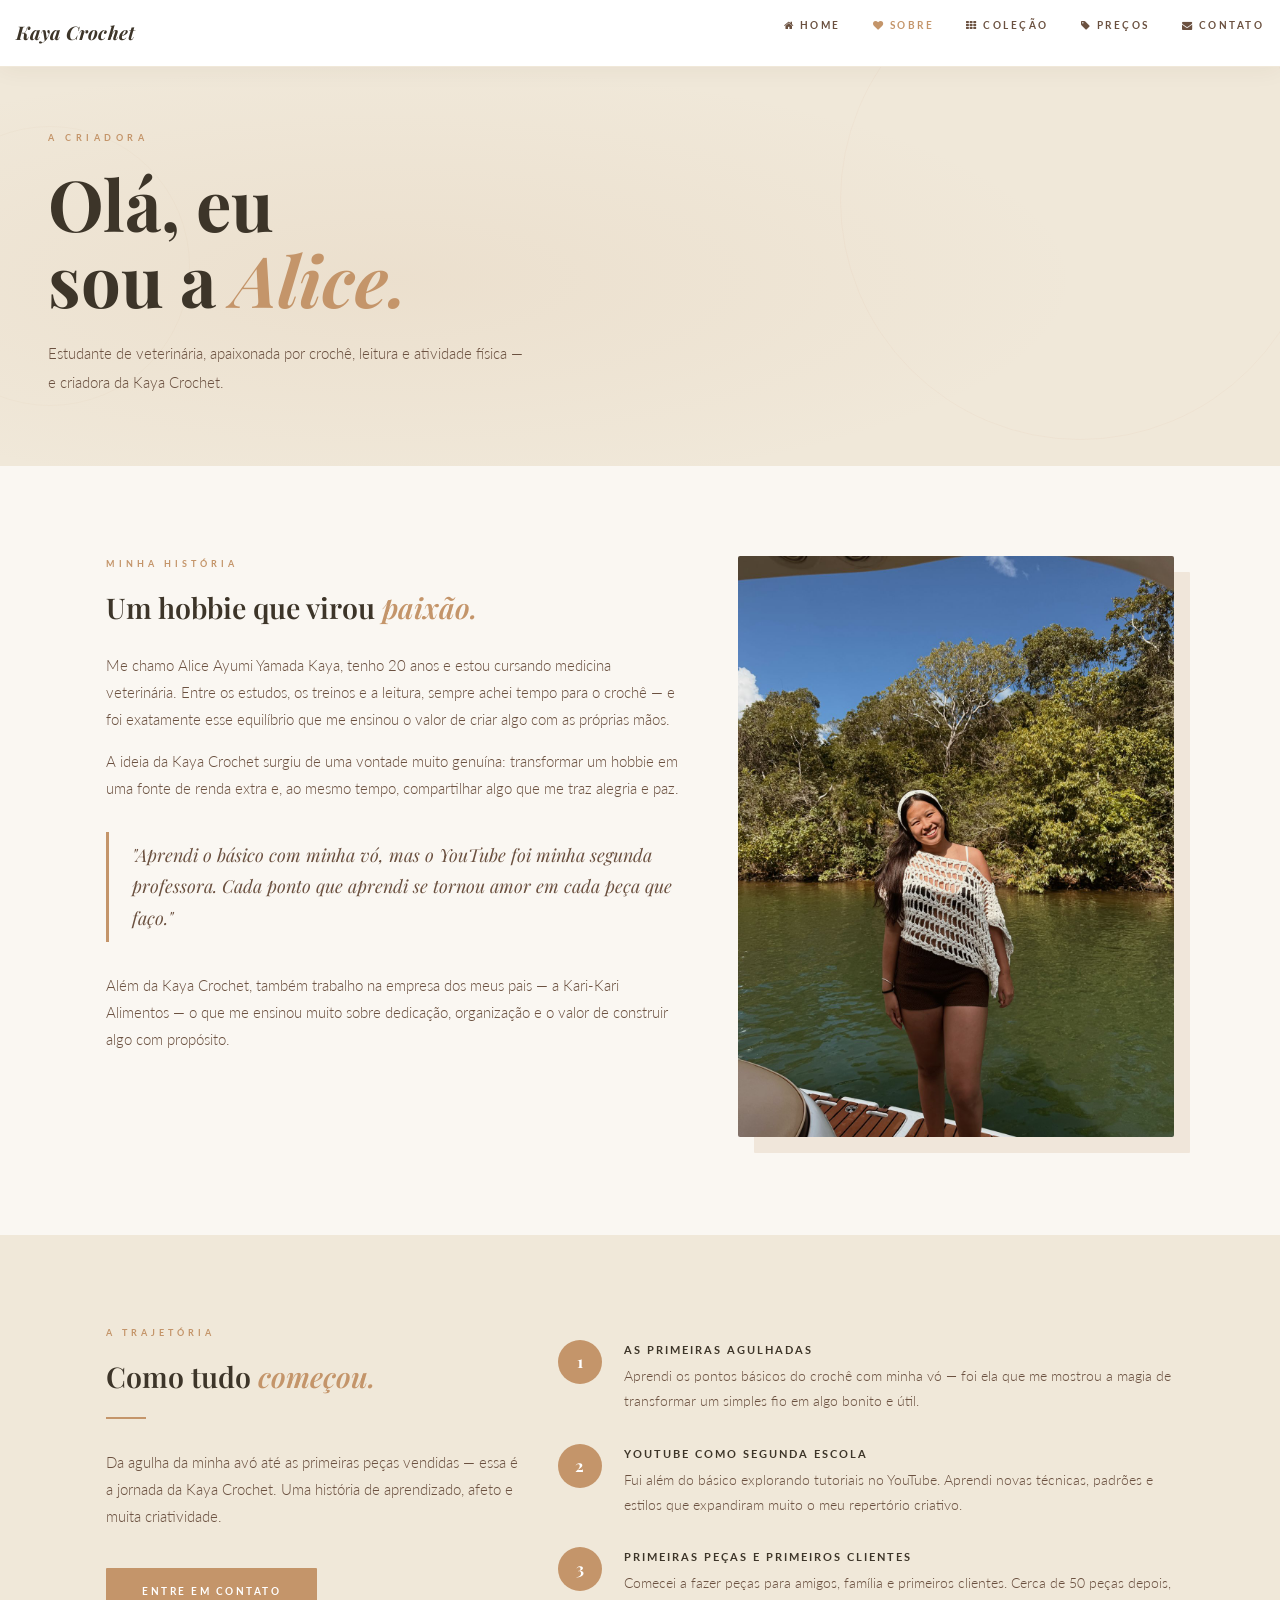
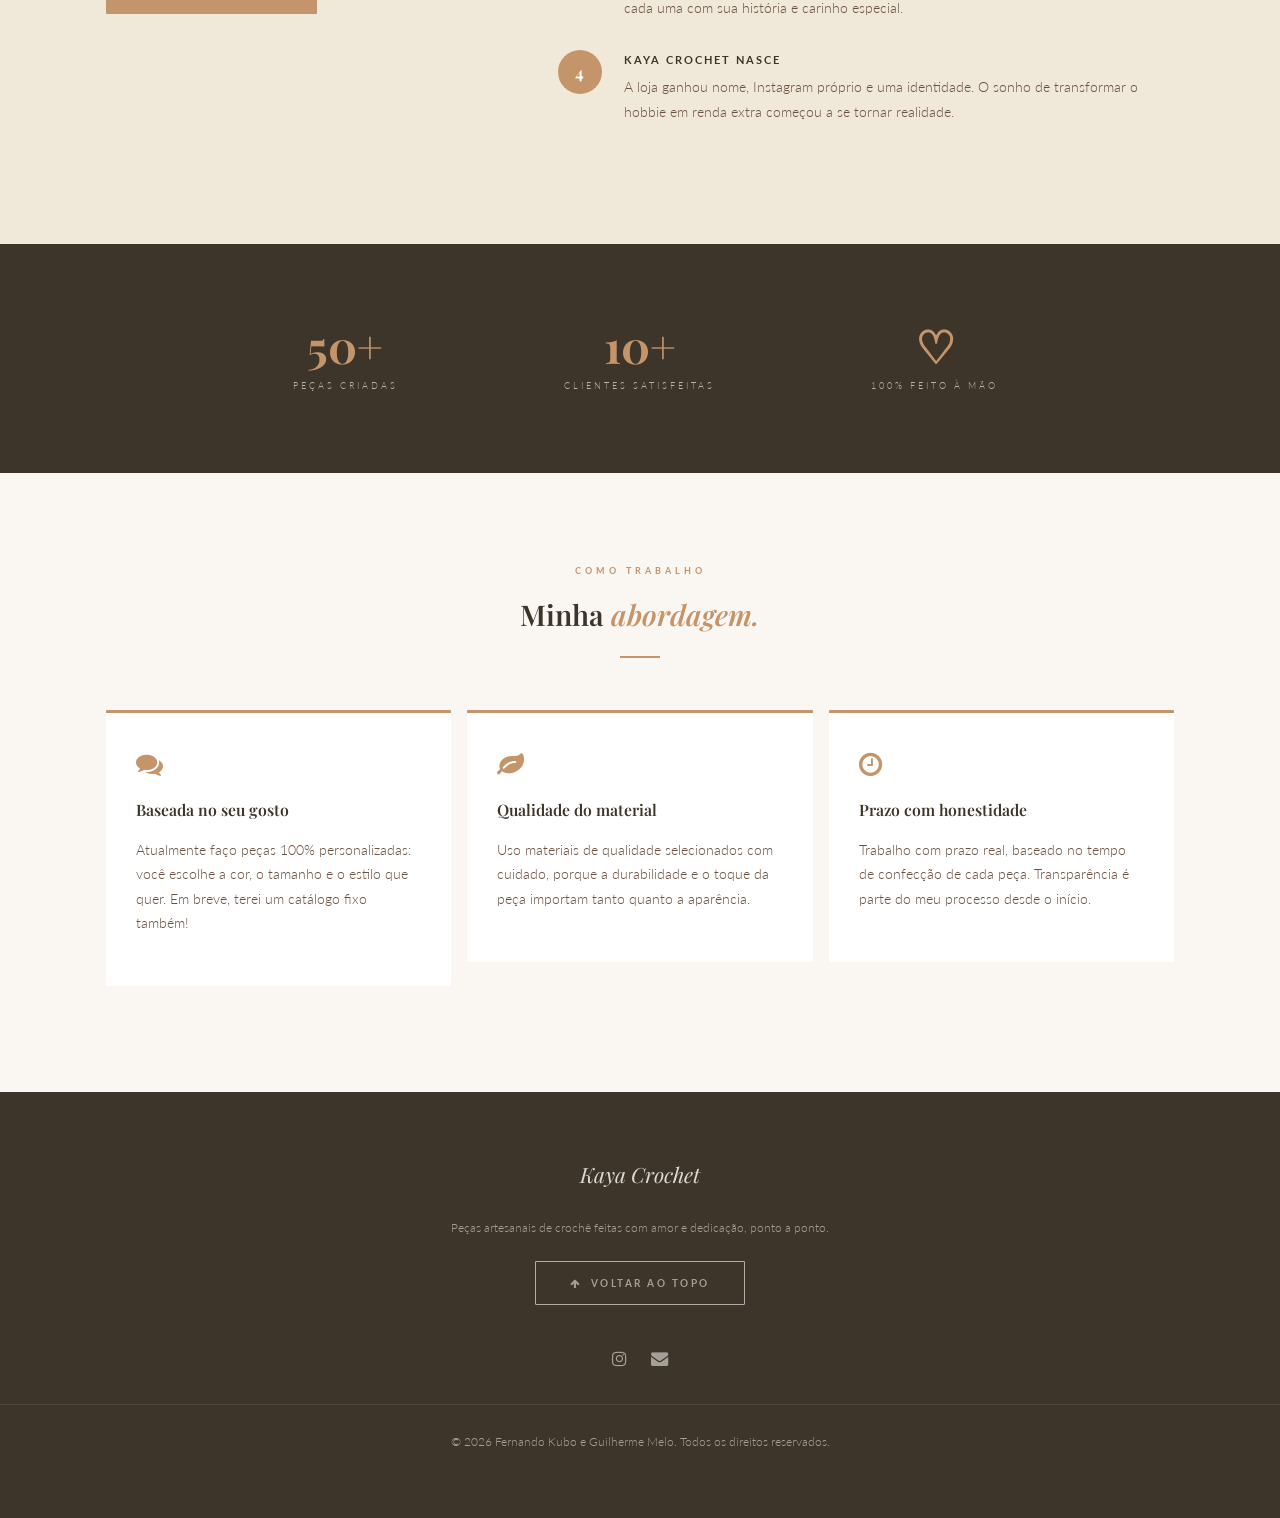
==== commit 7a5ff139: "Update pag2.html" ====
--- a/pag2.html
+++ b/pag2.html
@@ -220,7 +220,7 @@
     <a href="pag5.html" class="social-icon"><i class="fa fa-envelope"></i></a>
   </div>
   <div style="border-top:1px solid rgba(250,247,242,0.08); margin-top:2rem; padding-top:1.5rem;">
-    <small>© 2024 Kaya Crochet – Alice Ayumi Yamada Kaya. Todos os direitos reservados.</small>
+    <small>© 2026 Fernando Kubo e Guilherme Melo. Todos os direitos reservados.</small>
   </div>
 </footer>
 
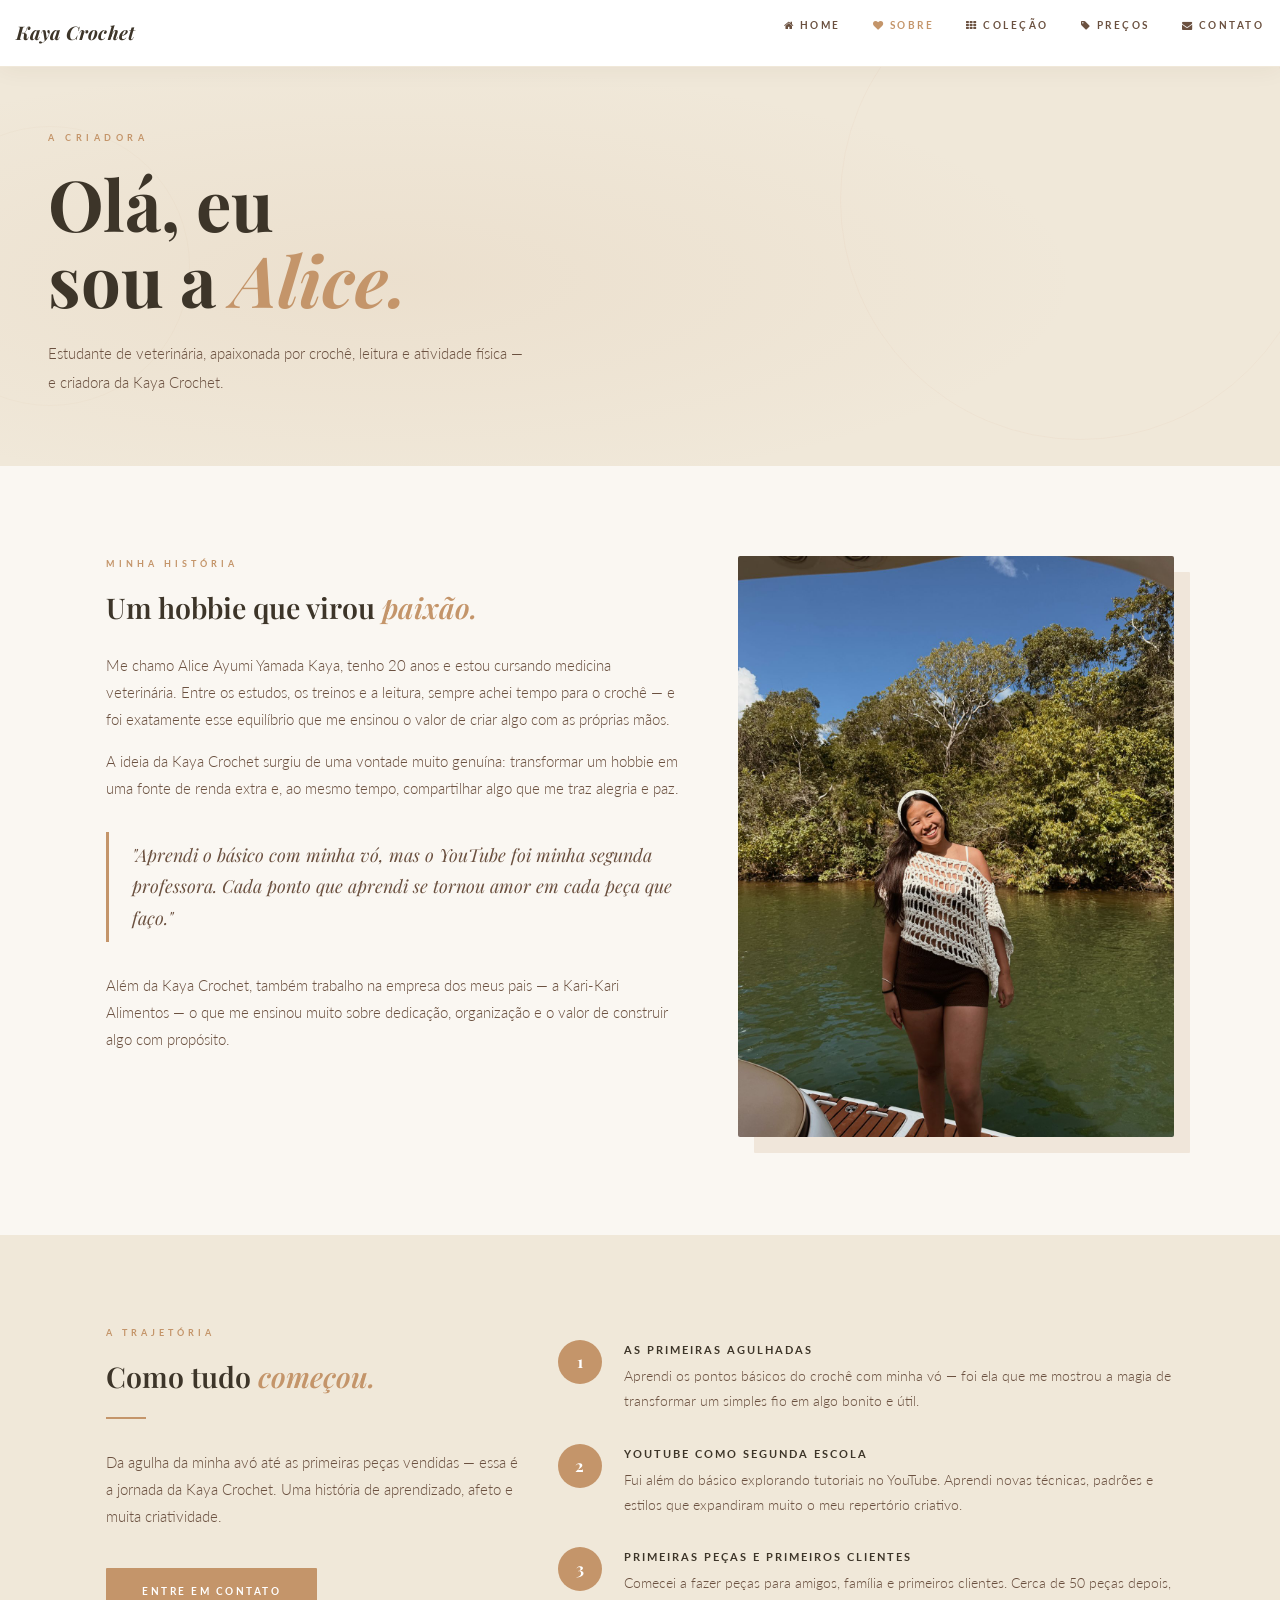
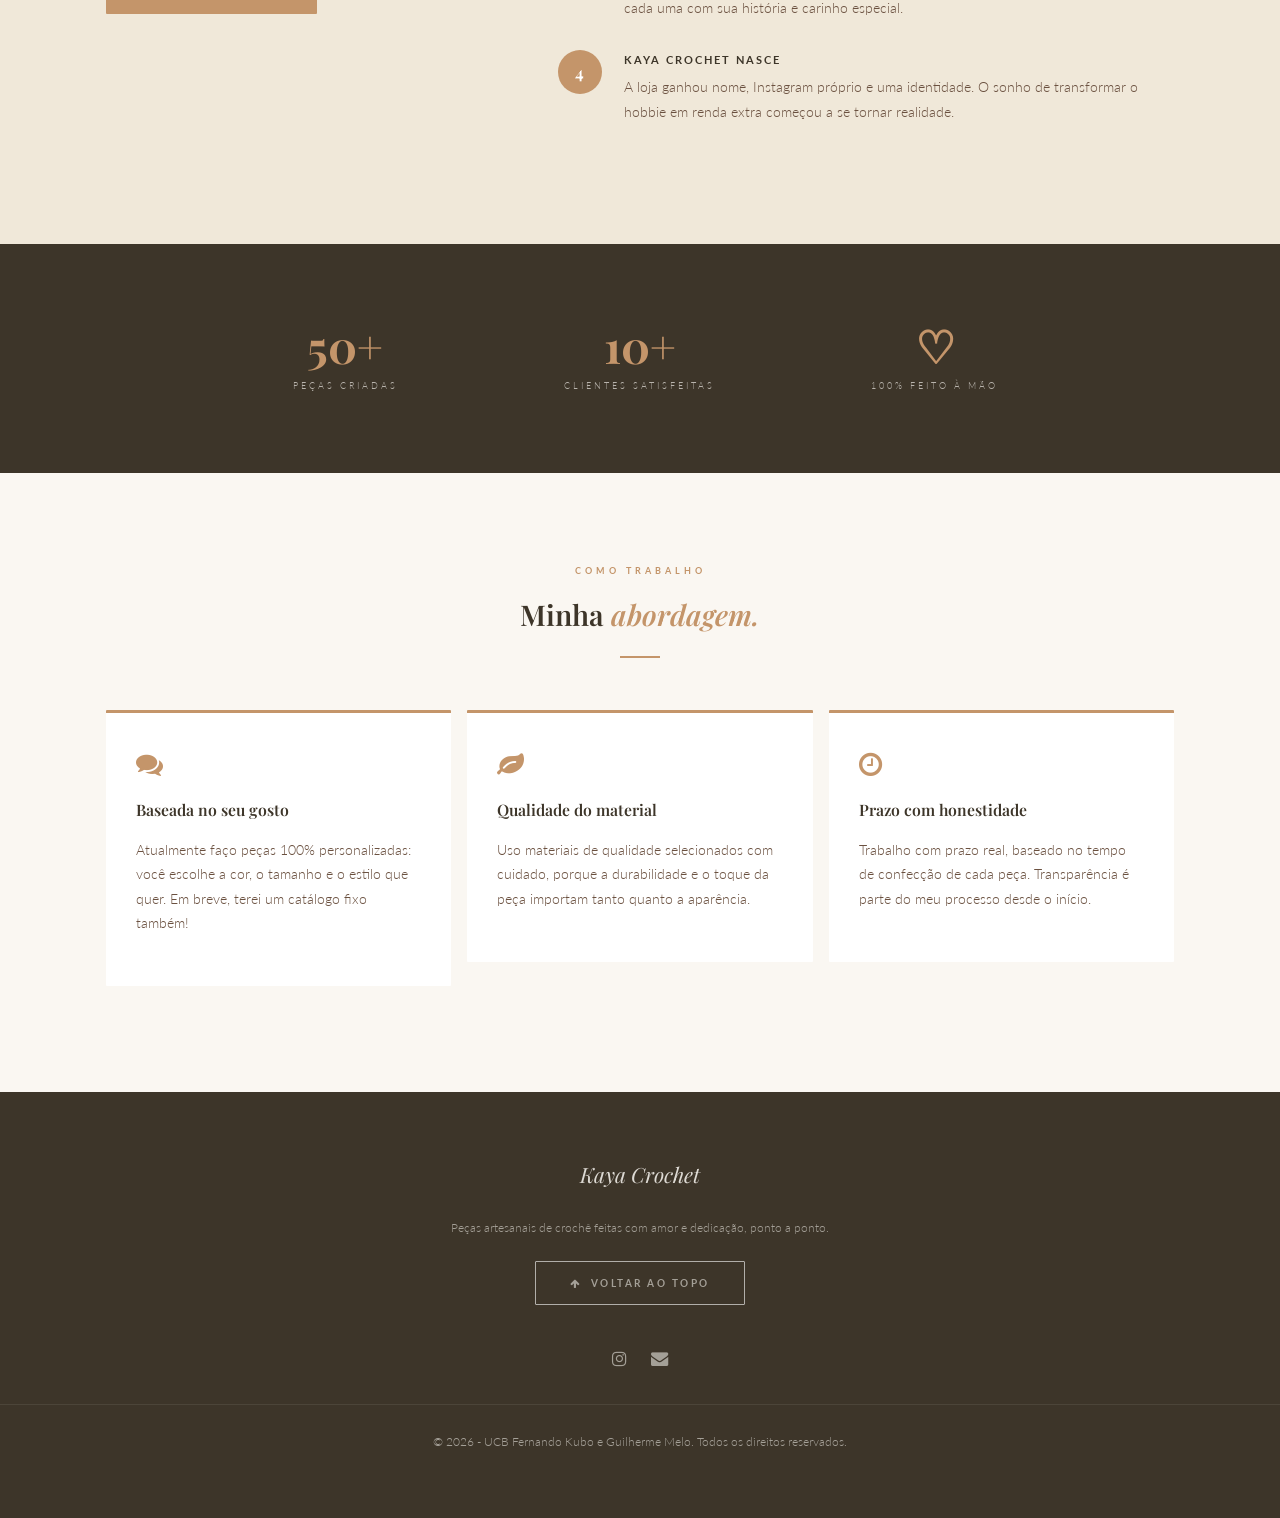
==== commit cdb9f00a: "Update footer copyright text" ====
--- a/pag2.html
+++ b/pag2.html
@@ -220,7 +220,7 @@
     <a href="pag5.html" class="social-icon"><i class="fa fa-envelope"></i></a>
   </div>
   <div style="border-top:1px solid rgba(250,247,242,0.08); margin-top:2rem; padding-top:1.5rem;">
-    <small>© 2026 Fernando Kubo e Guilherme Melo. Todos os direitos reservados.</small>
+    <small>© 2026 - UCB Fernando Kubo e Guilherme Melo. Todos os direitos reservados.</small>
   </div>
 </footer>
 
